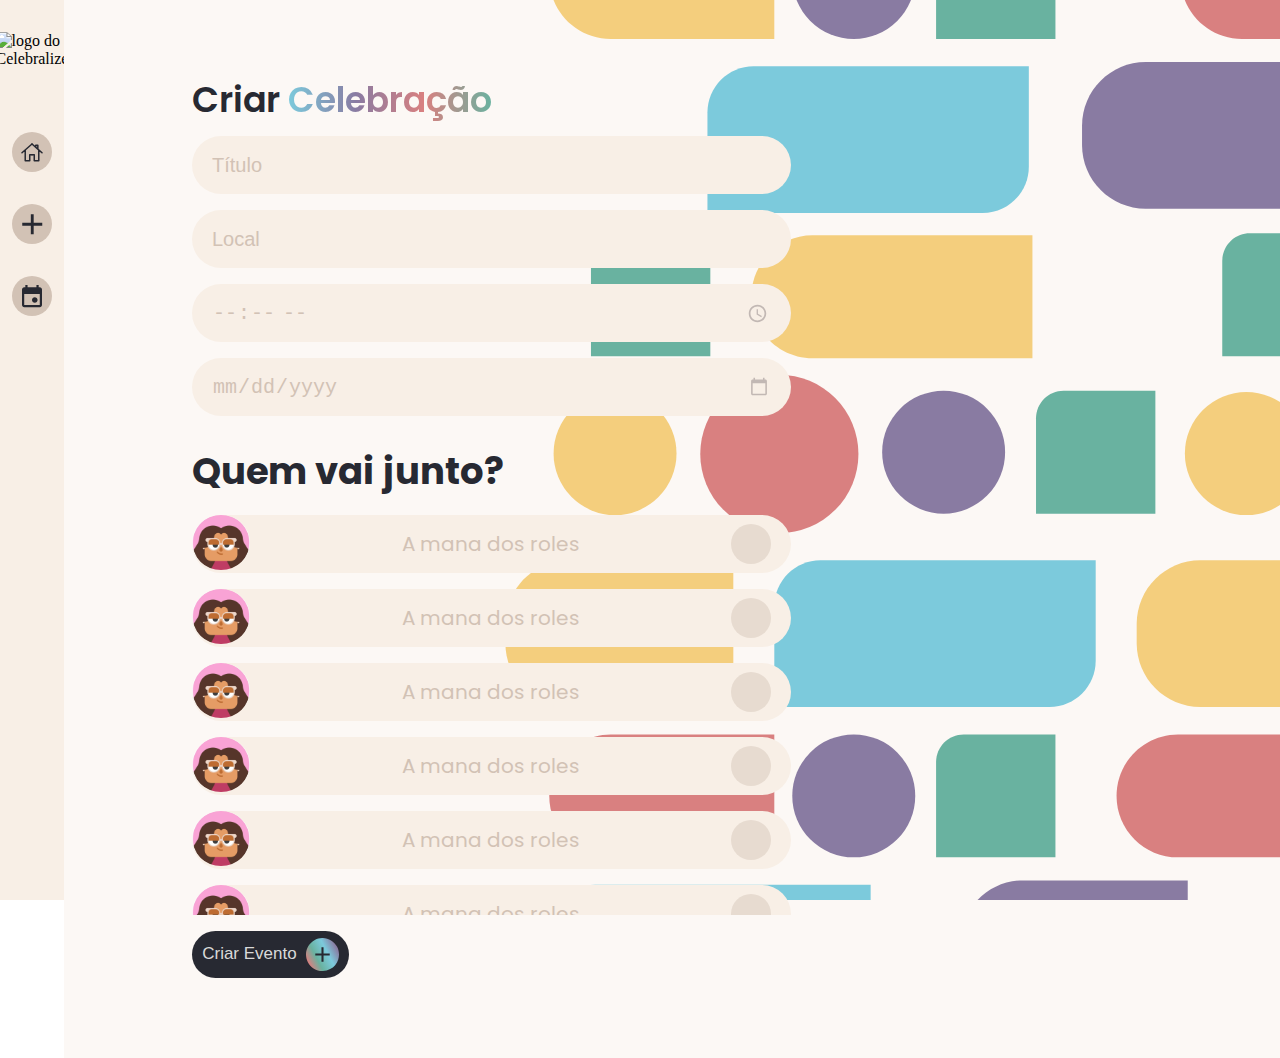
==== templates/Criar_evento.html @ 801d7302 "pagina de criar e editar concluidas" ====
<!DOCTYPE html>
<html lang="en">
<head>
    <meta charset="UTF-8">
    <meta name="viewport" content="width=device-width, initial-scale=1.0">
    <link rel="stylesheet" href="src/Celebralize.css">
    <link rel="preconnect" href="https://fonts.googleapis.com">
    <link rel="preconnect" href="https://fonts.gstatic.com" crossorigin>
    <link href="https://fonts.googleapis.com/css2?family=Poppins:ital,wght@0,100;0,200;0,300;0,400;0,500;0,600;0,700;0,800;0,900;1,100;1,200;1,300;1,400;1,500;1,600;1,700;1,800;1,900&display=swap" rel="stylesheet">
    <title>Criar evento</title>
</head>
<body>
    <header>
        <figure><img src="" alt="logo do Celebralize"></figure>
        <nav>
            <ol>
                <li><a href="index.html"><img src="src/imagens/icones/home.svg" alt="home"></a></li>
                <li><a href="Criar_evento.html"><img src="src/imagens/icones/criar-evento.svg" alt="crie um evento"></a></li>
                <li><a href="Editar_evento.html"><img src="src/imagens/icones/eventos.svg" alt="seus eventos"></a></li>
            </ol>
        </nav>
    </header>
    <main class="criar-evento">
        <section>
            <form>
                <h1>Criar <span class="colorido">Celebração</span></h1>
                <input type="text" id="titulo" name="titulo" placeholder="Título" required>

                <input type="text" id="local" name="local"  placeholder="Local" required>

                <input type="time" id="horario" name="horario" required>

                <input type="date" id="data" name="data" placeholder="Quando?" required>

                <h2>Quem vai junto?</h2>
                <ol>
                    <li>
                        <figure><img src="src/imagens/enquanto_nao_tem_bd/foto1.svg" alt="foto de perfil do user1"></figure>
                        <p>A mana dos roles</p>
                        <input type="checkbox" id="checkbox_convidado" name="convidados" value="user1">
                    </li>

                    <li>
                        <figure><img src="src/imagens/enquanto_nao_tem_bd/foto1.svg" alt="foto de perfil do user1"></figure>
                        <p>A mana dos roles</p>
                        <input type="checkbox" id="checkbox_convidado" name="convidados" value="user1">
                    </li>

                    <li>
                        <figure><img src="src/imagens/enquanto_nao_tem_bd/foto1.svg" alt="foto de perfil do user1"></figure>
                        <p>A mana dos roles</p>
                        <input type="checkbox" id="checkbox_convidado" name="convidados" value="user1">
                    </li>

                    <li>
                        <figure><img src="src/imagens/enquanto_nao_tem_bd/foto1.svg" alt="foto de perfil do user1"></figure>
                        <p>A mana dos roles</p>
                        <input type="checkbox" id="checkbox_convidado" name="convidados" value="user1">
                    </li>

                    <li>
                        <figure><img src="src/imagens/enquanto_nao_tem_bd/foto1.svg" alt="foto de perfil do user1"></figure>
                        <p>A mana dos roles</p>
                        <input type="checkbox" id="checkbox_convidado" name="convidados" value="user1">
                    </li>

                    <li>
                        <figure><img src="src/imagens/enquanto_nao_tem_bd/foto1.svg" alt="foto de perfil do user1"></figure>
                        <p>A mana dos roles</p>
                        <input type="checkbox" id="checkbox_convidado" name="convidados" value="user1">
                    </li>

                    <li>
                        <figure><img src="src/imagens/enquanto_nao_tem_bd/foto1.svg" alt="foto de perfil do user1"></figure>
                        <p>A mana dos roles</p>
                        <input type="checkbox" id="checkbox_convidado" name="convidados" value="user1">
                    </li>

                    <li>
                        <figure><img src="src/imagens/enquanto_nao_tem_bd/foto1.svg" alt="foto de perfil do user1"></figure>
                        <p>A mana dos roles</p>
                        <input type="checkbox" id="checkbox_convidado" name="convidados" value="user1">
                    </li>

                </ol>
                <button type="submit" class="botao">Criar Evento<img src="src/imagens/icones/criar-colorido.svg" alt="criar"></button>
            </form>
        </section>
    </main>
</body>
</html>
---- templates/src/Celebralize.css ----
*{
    margin: 0;
    padding: 0;
    border: 0;
}

body, html{
    height: 100%;
}
body{
    display: flex;
    align-items: start;
    height: 100%;
}

li{list-style: none;}
a{text-decoration: none;}

h1,h2,h3,p,a{
    color: #272932;
    font-family: "Poppins", serif;
}

h1{
    font-size: 52px;
    line-height: 79px;
    font-family: "Poppins", serif;
    font-weight: 600;
    
}

.colorido {
    background-image: linear-gradient(90deg, #7CCADC, #897BA2, #D98080, #69B2A0);
    -webkit-background-clip: text;
    -webkit-text-fill-color: transparent;
}

header{
    width: 4em;
    box-sizing: border-box;
    padding-top: 2em;
    height: 100%;
    background-color: #F8EFE6;
    display: flex;
    flex-direction: column;
    align-items: center;
}

header nav, header nav{
    margin-top: 4em;
}

header nav, header nav ol{
    display: flex;
    flex-direction: column;
    align-items: center;
    gap: 2em;
}

header nav ol li a{
    display: flex;
    align-items: center;
    justify-content: center;
    width: 40px;
    min-width: 40px;
    height: 40px;
    border-radius: 40px;
    background-color: #D2C2B5;
}

main{
    background-color: #FCF8F5;
    padding: 5em 8em;
    box-sizing: border-box;
    flex: 1;
    max-width: 100%;
}

main section{
    max-width: 200em;
}

main .destaque-home{
    display: flex;
    justify-content: space-between;
    gap: 1em;
    align-items: stretch;
}

main .destaque-home div{
    height:auto;
    display: flex;
    flex-direction: column;
    justify-content: space-between;
    flex: 1
}

main .destaque-home figure {
    flex: 1;
    display: flex;
    align-items: center; 
    justify-content: center;
  }

@media screen and (max-width:1500px){
    h1{
        font-size: 35px;
        line-height: 40px;
    }
    
}

@media screen and (max-width:1200px){
    h1{
        font-size: 30px;
        line-height: 32px;
    }
    
}
  
main .destaque-home figure img {
    max-width: 100%;
    height: auto;
  }

.botao{
    display: flex;
    justify-content: space-between;
    align-items: center;
    padding: 0.4em 0.6em;
    background-color: #272932;
    color: #D9D9D9;
    border-radius: 60px;
    width: 147px;
    font-size: 17px;
}

main section h2{
    font-size: 37px;
    padding-top: 2em;
    padding-bottom: .6em;
}

main #eventos-convidados{
    width: 100%;
    overflow-x: auto; /* Adiciona barra de rolagem horizontal */
    white-space: nowrap;
}



main #eventos-convidados ol{
    gap: 1em;
    overflow: hidden;
    overflow-x: scroll;
    max-width: 100%;
    padding-bottom: 1em;
}

.card-evento{
    display: flex;
    align-items: center;
    justify-content: space-between;
    flex-wrap: nowrap;
    width: 100%;
    height: auto;
}

.card-evento li{
    width: 24%;
    height: auto;
    background-color: #D98080;
    padding: 3em 2em;
    box-sizing: border-box;
    border-radius: 28.58px;
    min-height: 393.42px;
    min-width: 263px;
    display: flex;
    justify-content: space-between;
    flex-direction: column;
}

.card-evento li section div figure{
    display: flex;
    justify-content: space-between;
    align-items: center;
}

.card-evento li .configs figure{
    display: flex;
    justify-content: space-between;
    align-items: center;
}

.card-evento li section .data{
    display: flex;
    justify-content: space-between;
    align-items: center;
}

.card-evento li section .data figure{
    width:37px;
}

.card-evento li section h3{
    font-size: 28.58px;
    line-height: 40px;
    color: #272932;
    font-weight: 500;
    width: 100%;
    margin-bottom: 1em;
    padding-bottom: 0.1em;
    border-bottom: #8C5050 solid 2px;
    word-wrap: break-word; 
}

/* Pagina de criação de evento */

.criar-evento{
    background-image: url(imagens/backgrounds/Criar-eventos-background.svg);
    background-repeat: no-repeat;
    background-position: right center; /* Fixa na direita */
    background-size: auto 100%; /* Ajusta a altura e mantém a proporção */
    background-attachment: fixed;
}

.criar-evento section{
    display: flex;
    justify-content: space-between;
    max-width: 599px;

}

.criar-evento .botao{
    width: 157px;
}

.criar-evento section .background-figuras{
    flex: content;
}

.criar-evento section form{
    display: flex;
    flex-direction: column;
    align-items: start;
    gap: 1em;
    flex: 1;
    min-width: 500px;
}

.criar-evento section form input{
    width: 100%;
    max-width: 599px;
    min-width: 400px;
    background-color: #F8EFE6;
    border-radius: 58px;
    height: 58px;
    box-sizing: border-box;
    padding: 1em;
    color: #D2C2B5;
    font-size: 20px;
}

.criar-evento section form input[type="date"]::-webkit-calendar-picker-indicator,
.criar-evento section form input[type="time"]::-webkit-calendar-picker-indicator {
  filter: brightness(0) saturate(100%) invert(81%) sepia(9%) saturate(219%) hue-rotate(333deg) brightness(91%) contrast(91%);
  cursor: pointer;
}

.criar-evento section input::placeholder {
    color: #D2C2B5;
    opacity: 1;
  }
  
.criar-evento section input:-ms-input-placeholder { /* Para Internet Explorer */
    color: #D2C2B5;
  }
  
.criar-evento section input::-ms-input-placeholder { /* Para Edge */
    color: #D2C2B5;
  }
  

.criar-evento section form h2{
    padding-top: 0.3em;
    padding-bottom: 0;
  }

  
.criar-evento section form ol{
    width: 100%;
    display: flex;
    flex-direction: column;
    gap: 1em;
    overflow: hidden;
    overflow-y: scroll;
    max-height: 400px;
    padding-right: 1em;
}

.criar-evento section form ol::-webkit-scrollbar{
    width: 10px;
}

::-webkit-scrollbar-thumb {
    background: #D2C2B5; /* Cor da barra */
    border-radius: 20px;
}

.criar-evento section form ol li{
    display: flex;
    justify-content: space-between;
    align-items: center;
    max-width: 599px;
    min-width: 400px;
    background-color: #F8EFE6;
    border-radius: 58px;
    height: 58px;
    box-sizing: border-box;
    
}

.criar-evento section form ol li figure{
    height: 58px;
    width: 58px;
    max-width: 58px;
}

.criar-evento section form ol li input[type="checkbox"] {
    appearance: none;
    -webkit-appearance: none;
    -moz-appearance: none;
    height: 30px;
    width: 30px;
    min-width: 30px;
    margin-right: 1em;
    border: none;
    border-radius: 30px;
    background-color: #E7DBD0;
    position: relative;
    
}

/* Adiciona o ícone de check "✔" */
input[type="checkbox"]:checked::before {
    content: "✔";
    font-size: 16px;
    color: #272932;
    position: absolute;
    top: 50%;
    left: 50%;
    transform: translate(-50%, -50%);
    font-weight: bold;
}

.criar-evento section form ol li figure img{
    width: 100%;
}

.criar-evento section form ol li p{
    color: #D2C2B5;
    font-size: 20px;
}
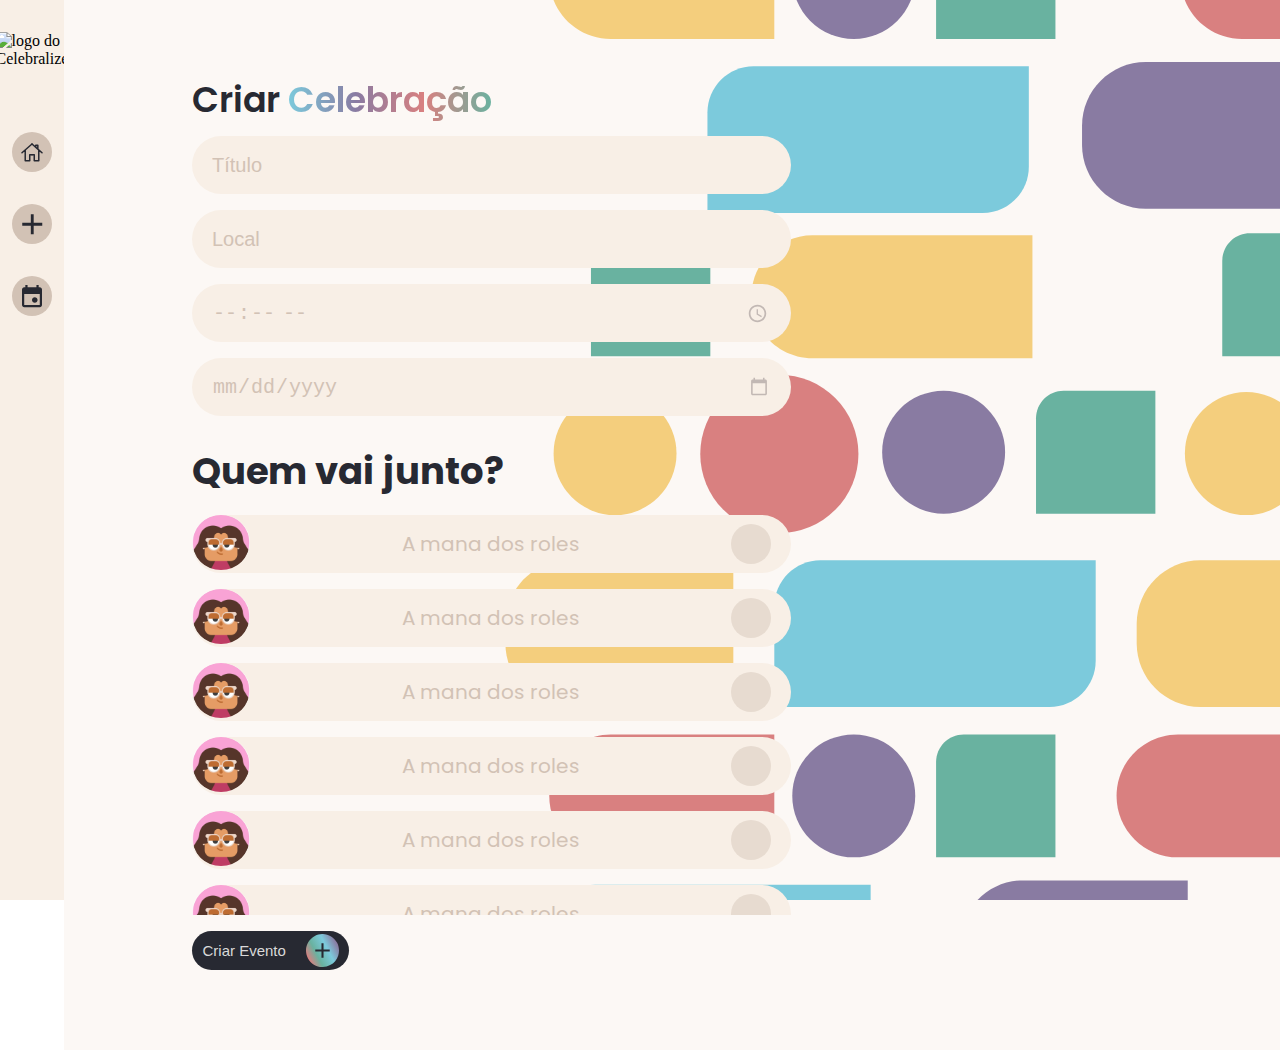
==== commit d3a89c04: "alterações faltando: footer, modais de editar/excluir nos cards de eventos, quebra de linha na pagin" ====
--- a/templates/Criar_evento.html
+++ b/templates/Criar_evento.html
@@ -16,7 +16,7 @@
             <ol>
                 <li><a href="index.html"><img src="src/imagens/icones/home.svg" alt="home"></a></li>
                 <li><a href="Criar_evento.html"><img src="src/imagens/icones/criar-evento.svg" alt="crie um evento"></a></li>
-                <li><a href="Editar_evento.html"><img src="src/imagens/icones/eventos.svg" alt="seus eventos"></a></li>
+                <li><a href="Meus_eventos.html"><img src="src/imagens/icones/eventos.svg" alt="seus eventos"></a></li>
             </ol>
         </nav>
     </header>
--- a/templates/src/Celebralize.css
+++ b/templates/src/Celebralize.css
@@ -127,12 +127,12 @@
     display: flex;
     justify-content: space-between;
     align-items: center;
-    padding: 0.4em 0.6em;
+    padding: 0.2em 0.7em;
     background-color: #272932;
     color: #D9D9D9;
     border-radius: 60px;
     width: 147px;
-    font-size: 17px;
+    font-size: 15px;
 }
 
 main section h2{
@@ -143,7 +143,7 @@
 
 main #eventos-convidados{
     width: 100%;
-    overflow-x: auto; /* Adiciona barra de rolagem horizontal */
+    overflow-x: auto;
     white-space: nowrap;
 }
 
@@ -157,27 +157,40 @@
     padding-bottom: 1em;
 }
 
+main #eventos-convidados ol::-webkit-scrollbar{
+    height: 10px;
+}
+
+main #eventos-convidados ol::-webkit-scrollbar-thumb {
+    background: #D2C2B5;
+    border-radius: 20px;
+}
+
 .card-evento{
     display: flex;
     align-items: center;
-    justify-content: space-between;
+    gap: 1em;
     flex-wrap: nowrap;
     width: 100%;
     height: auto;
 }
 
 .card-evento li{
-    width: 24%;
+    width: 280px;
     height: auto;
     background-color: #D98080;
     padding: 3em 2em;
     box-sizing: border-box;
     border-radius: 28.58px;
-    min-height: 393.42px;
-    min-width: 263px;
-    display: flex;
-    justify-content: space-between;
-    flex-direction: column;
+    min-height: 343.42px;
+    min-width: 280px;
+    display: flex;
+    justify-content: space-between;
+    flex-direction: column;
+}
+
+.card-evento li section{
+    width: 100%;
 }
 
 .card-evento li section div figure{
@@ -208,12 +221,22 @@
     color: #272932;
     font-weight: 500;
     width: 100%;
+    max-width: 100%;
     margin-bottom: 1em;
     padding-bottom: 0.1em;
     border-bottom: #8C5050 solid 2px;
     word-wrap: break-word; 
-}
-
+    white-space: normal;
+}
+.card-evento li section  .data-hora p{
+    display: flex;
+    align-items: center;
+    color: #8C5050;
+}
+
+.card-evento li section  .data-hora p img{
+    padding-right: 0.5em;
+}
 /* Pagina de criação de evento */
 
 .criar-evento{
@@ -302,7 +325,7 @@
     width: 10px;
 }
 
-::-webkit-scrollbar-thumb {
+.criar-evento section form ol::-webkit-scrollbar-thumb {
     background: #D2C2B5; /* Cor da barra */
     border-radius: 20px;
 }
@@ -341,7 +364,6 @@
     
 }
 
-/* Adiciona o ícone de check "✔" */
 input[type="checkbox"]:checked::before {
     content: "✔";
     font-size: 16px;
@@ -360,4 +382,20 @@
 .criar-evento section form ol li p{
     color: #D2C2B5;
     font-size: 20px;
+}
+
+
+
+/* meus eventos  */
+
+#meus-eventos .card-evento li {
+    background-color: #7CCADC;
+}
+
+#meus-eventos .card-evento li section h3{
+    border-bottom: #356773 solid 2px;
+}
+
+#meus-eventos .card-evento li section  .data-hora p{
+    color: #356773;
 }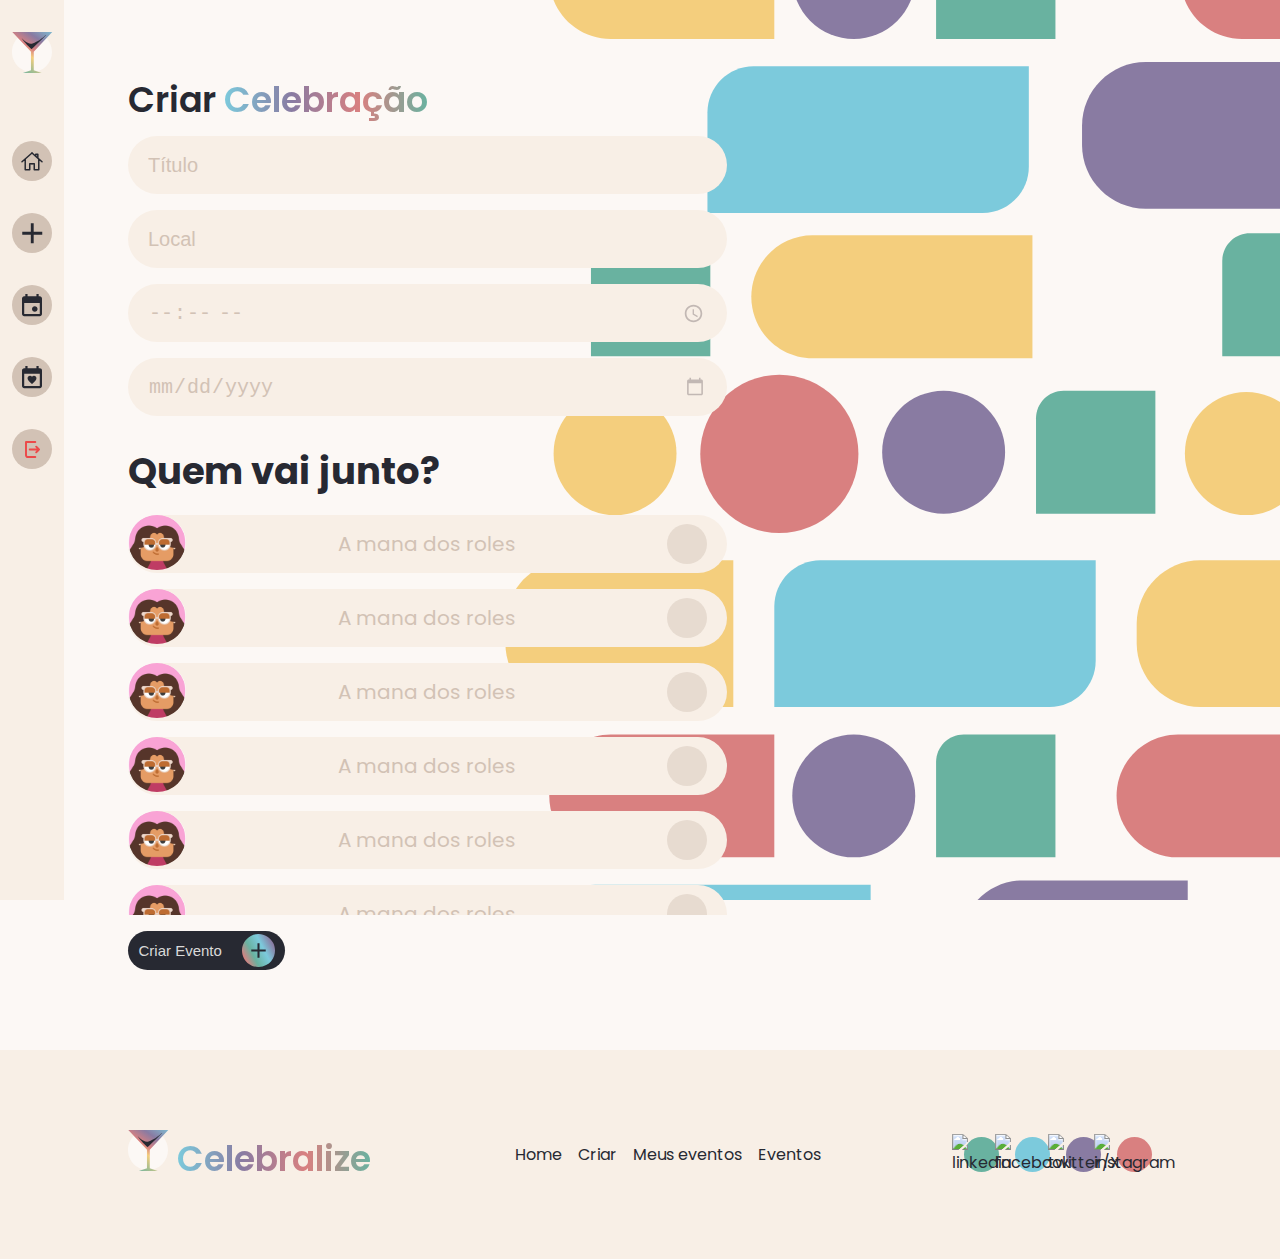
==== commit 3654ef10: "inicio da pagina de login" ====
--- a/templates/Criar_evento.html
+++ b/templates/Criar_evento.html
@@ -11,12 +11,14 @@
 </head>
 <body>
     <header>
-        <figure><img src="" alt="logo do Celebralize"></figure>
+        <figure><img src="src/imagens/icones/celebralize.svg" alt="logo do Celebralize"></figure>
         <nav>
             <ol>
                 <li><a href="index.html"><img src="src/imagens/icones/home.svg" alt="home"></a></li>
                 <li><a href="Criar_evento.html"><img src="src/imagens/icones/criar-evento.svg" alt="crie um evento"></a></li>
                 <li><a href="Meus_eventos.html"><img src="src/imagens/icones/eventos.svg" alt="seus eventos"></a></li>
+                <li><a href="Meus_eventos.html"><img src="src/imagens/icones/eventos-convidados.svg" alt="eventos que te convidaram"></a></li>
+                <li><a href="Meus_eventos.html"><img src="src/imagens/icones/sair-icon.svg" alt="sair"></a></li>
             </ol>
         </nav>
     </header>
@@ -87,5 +89,23 @@
             </form>
         </section>
     </main>
+    <footer>
+        <h1><img src="src/imagens/icones/celebralize.svg" alt="logo do Celebralize"> <span class="colorido">Celebralize</span></h1>
+        <nav>
+            <ol>
+                <li><a href="index.html">Home</a></li>
+                <li><a href="Criar_evento.html">Criar</a></li>
+                <li><a href="Meus_eventos.html">Meus eventos</a></li>
+                <li><a href="Meus_eventos.html">Eventos</a></li>
+            </ol>
+        </nav>
+
+        <ol class="sociais">
+            <li><a><img src="src/imagens/icones/linkedin.svg" alt="linkedin"></a></li>
+            <li><a><img src="src/imagens/icones/facebook.svg" alt="facebook"></a></li> 
+            <li><a><img src="src/imagens/icones/twitter.svg" alt="twitter/X"></a></li>
+            <li><a><img src="src/imagens/icones/instagram.svg" alt="instagram"></a></li>
+        </ol>
+    </footer>
 </body>
 </html>--- a/templates/src/Celebralize.css
+++ b/templates/src/Celebralize.css
@@ -8,10 +8,8 @@
     height: 100%;
 }
 body{
-    display: flex;
-    align-items: start;
     height: 100%;
-}
+} 
 
 li{list-style: none;}
 a{text-decoration: none;}
@@ -36,7 +34,7 @@
 }
 
 header{
-    width: 4em;
+    min-width: 4em;
     box-sizing: border-box;
     padding-top: 2em;
     height: 100%;
@@ -44,6 +42,7 @@
     display: flex;
     flex-direction: column;
     align-items: center;
+    position: fixed;
 }
 
 header nav, header nav{
@@ -66,7 +65,42 @@
     height: 40px;
     border-radius: 40px;
     background-color: #D2C2B5;
-}
+    font-size: 18px;
+    font-weight: 500;
+}
+
+footer{
+    padding: 5em 8em;
+    background-color: #F8EFE6;
+    box-sizing: border-box;
+    display: flex;
+    align-items: center;
+    justify-content: space-between;
+    
+}
+
+footer nav ol, footer .sociais{
+    display: flex;
+    gap: 2em;
+    align-items: center;
+}
+
+footer nav ol, footer .sociais{gap:1em;}
+
+footer .sociais li a{
+    height: 35px;
+    width: 35px;
+    display: flex;
+    align-items: center;
+    justify-content: center;
+    border-radius: 35px;
+}
+
+footer .sociais li:nth-child(1) a { background-color: #69B2A0; }
+footer .sociais li:nth-child(2) a { background-color: #7CCADC; }
+footer .sociais li:nth-child(3) a { background-color: #897BA2; }
+footer .sociais li:nth-child(4) a { background-color: #D98080; }
+
 
 main{
     background-color: #FCF8F5;
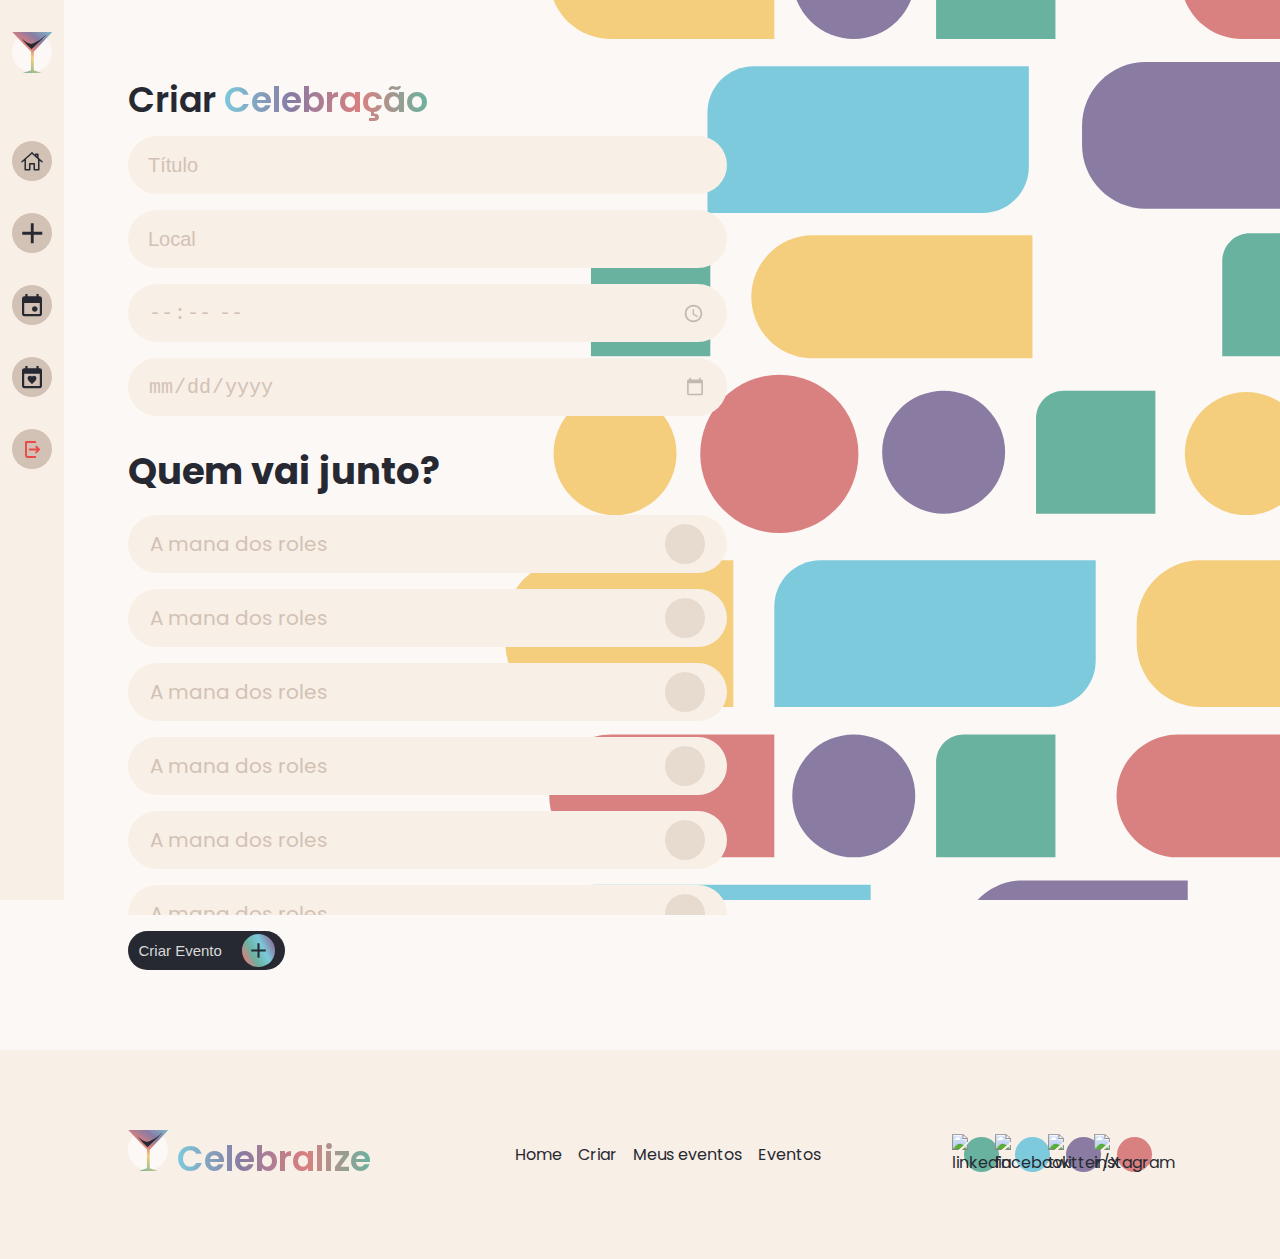
==== commit 7535bf2d: "feito pop up e mudanças" ====
--- a/templates/Criar_evento.html
+++ b/templates/Criar_evento.html
@@ -14,11 +14,11 @@
         <figure><img src="src/imagens/icones/celebralize.svg" alt="logo do Celebralize"></figure>
         <nav>
             <ol>
-                <li><a href="index.html"><img src="src/imagens/icones/home.svg" alt="home"></a></li>
+                <li><a href="home.html"><img src="src/imagens/icones/home.svg" alt="home"></a></li>
                 <li><a href="Criar_evento.html"><img src="src/imagens/icones/criar-evento.svg" alt="crie um evento"></a></li>
                 <li><a href="Meus_eventos.html"><img src="src/imagens/icones/eventos.svg" alt="seus eventos"></a></li>
                 <li><a href="Meus_eventos.html"><img src="src/imagens/icones/eventos-convidados.svg" alt="eventos que te convidaram"></a></li>
-                <li><a href="Meus_eventos.html"><img src="src/imagens/icones/sair-icon.svg" alt="sair"></a></li>
+                <li><a href="index.html"><img src="src/imagens/icones/sair-icon.svg" alt="sair"></a></li>
             </ol>
         </nav>
     </header>
@@ -35,51 +35,43 @@
                 <input type="date" id="data" name="data" placeholder="Quando?" required>
 
                 <h2>Quem vai junto?</h2>
-                <ol>
+                <ol class="convidados_checkbox">
                     <li>
-                        <figure><img src="src/imagens/enquanto_nao_tem_bd/foto1.svg" alt="foto de perfil do user1"></figure>
                         <p>A mana dos roles</p>
                         <input type="checkbox" id="checkbox_convidado" name="convidados" value="user1">
                     </li>
 
                     <li>
-                        <figure><img src="src/imagens/enquanto_nao_tem_bd/foto1.svg" alt="foto de perfil do user1"></figure>
                         <p>A mana dos roles</p>
                         <input type="checkbox" id="checkbox_convidado" name="convidados" value="user1">
                     </li>
 
                     <li>
-                        <figure><img src="src/imagens/enquanto_nao_tem_bd/foto1.svg" alt="foto de perfil do user1"></figure>
                         <p>A mana dos roles</p>
                         <input type="checkbox" id="checkbox_convidado" name="convidados" value="user1">
                     </li>
 
                     <li>
-                        <figure><img src="src/imagens/enquanto_nao_tem_bd/foto1.svg" alt="foto de perfil do user1"></figure>
                         <p>A mana dos roles</p>
                         <input type="checkbox" id="checkbox_convidado" name="convidados" value="user1">
                     </li>
 
                     <li>
-                        <figure><img src="src/imagens/enquanto_nao_tem_bd/foto1.svg" alt="foto de perfil do user1"></figure>
                         <p>A mana dos roles</p>
                         <input type="checkbox" id="checkbox_convidado" name="convidados" value="user1">
                     </li>
 
                     <li>
-                        <figure><img src="src/imagens/enquanto_nao_tem_bd/foto1.svg" alt="foto de perfil do user1"></figure>
                         <p>A mana dos roles</p>
                         <input type="checkbox" id="checkbox_convidado" name="convidados" value="user1">
                     </li>
 
                     <li>
-                        <figure><img src="src/imagens/enquanto_nao_tem_bd/foto1.svg" alt="foto de perfil do user1"></figure>
                         <p>A mana dos roles</p>
                         <input type="checkbox" id="checkbox_convidado" name="convidados" value="user1">
                     </li>
 
                     <li>
-                        <figure><img src="src/imagens/enquanto_nao_tem_bd/foto1.svg" alt="foto de perfil do user1"></figure>
                         <p>A mana dos roles</p>
                         <input type="checkbox" id="checkbox_convidado" name="convidados" value="user1">
                     </li>
--- a/templates/src/Celebralize.css
+++ b/templates/src/Celebralize.css
@@ -374,6 +374,8 @@
     border-radius: 58px;
     height: 58px;
     box-sizing: border-box;
+    border: 2px solid transparent;
+    transition: border 0.4s;
     
 }
 
@@ -416,12 +418,17 @@
 .criar-evento section form ol li p{
     color: #D2C2B5;
     font-size: 20px;
-}
-
+    padding: 1em;
+}
+.criar-evento section form ol li:hover{
+    border: 2px solid #E3D6D6;
+}
 
 
 /* meus eventos  */
-
+#meus-eventos{
+    margin-top: 2em;
+}
 #meus-eventos .card-evento li {
     background-color: #7CCADC;
 }
@@ -432,4 +439,47 @@
 
 #meus-eventos .card-evento li section  .data-hora p{
     color: #356773;
+}
+#seus-eventos{
+    max-height: 100px;
+}
+
+/* botao acoes */
+.opcoes{
+    cursor: pointer;
+    width: 15px;
+    background-color: transparent;
+}
+.opcoes.aberto{
+    background-color: transparent;
+}
+
+.acoes{
+    gap: 10px;
+    padding: 10px;
+    width: 100px;
+    display: flex;
+    flex-direction: column;
+    background-color: white;
+    border-radius: 15px 0 15px 15px;
+    display: none;
+    position: absolute;
+    right: 0;
+}
+.acoes.visivel{
+    display: block;
+    display: flex;
+    flex-direction: column;
+}
+.acoes button{
+    cursor: pointer;
+    font-family: poppins;
+    font-size: 16px;
+    text-align: left;
+    padding: 0;
+    color: #D98080;
+    background-color: transparent;
+}
+#meus-eventos .card-evento{
+    position: relative;
 }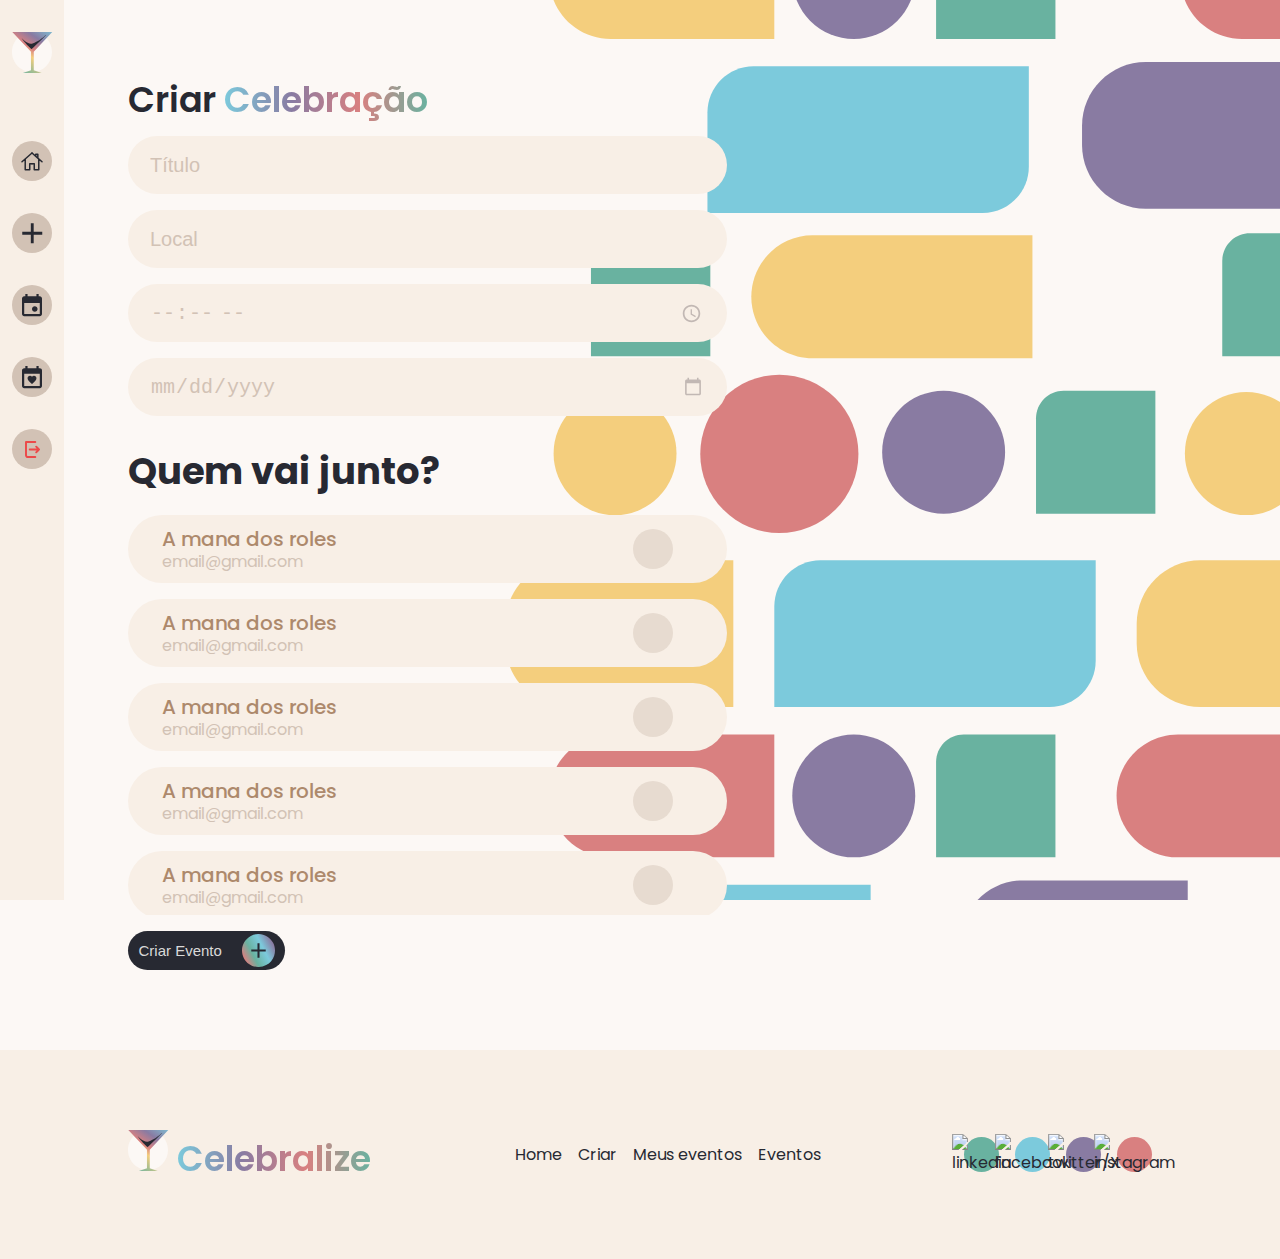
==== commit 546a81d6: "remodelagem" ====
--- a/templates/Criar_evento.html
+++ b/templates/Criar_evento.html
@@ -5,6 +5,7 @@
     <meta name="viewport" content="width=device-width, initial-scale=1.0">
     <link rel="stylesheet" href="src/Celebralize.css">
     <link rel="preconnect" href="https://fonts.googleapis.com">
+    <link rel="icon" type="image/x-icon" href="src/imagens/icones/celebralize.svg">
     <link rel="preconnect" href="https://fonts.gstatic.com" crossorigin>
     <link href="https://fonts.googleapis.com/css2?family=Poppins:ital,wght@0,100;0,200;0,300;0,400;0,500;0,600;0,700;0,800;0,900;1,100;1,200;1,300;1,400;1,500;1,600;1,700;1,800;1,900&display=swap" rel="stylesheet">
     <title>Criar evento</title>
@@ -17,8 +18,8 @@
                 <li><a href="home.html"><img src="src/imagens/icones/home.svg" alt="home"></a></li>
                 <li><a href="Criar_evento.html"><img src="src/imagens/icones/criar-evento.svg" alt="crie um evento"></a></li>
                 <li><a href="Meus_eventos.html"><img src="src/imagens/icones/eventos.svg" alt="seus eventos"></a></li>
-                <li><a href="Meus_eventos.html"><img src="src/imagens/icones/eventos-convidados.svg" alt="eventos que te convidaram"></a></li>
-                <li><a href="index.html"><img src="src/imagens/icones/sair-icon.svg" alt="sair"></a></li>
+                <li><a href="Eventos_convidados.html"><img src="src/imagens/icones/eventos-convidados.svg" alt="eventos que te convidaram"></a></li>
+                <li><a href="#"><img src="src/imagens/icones/sair-icon.svg" alt="sair"></a></li>
             </ol>
         </nav>
     </header>
@@ -37,45 +38,49 @@
                 <h2>Quem vai junto?</h2>
                 <ol class="convidados_checkbox">
                     <li>
-                        <p>A mana dos roles</p>
+                        <div>
+                            <h3>A mana dos roles</h3>
+                            <p>email@gmail.com</p>
+                        </div>
+                        <input type="checkbox" id="checkbox_convidado" name="convidados" value="user1">
+                    </li>
+                    <li>
+                        <div>
+                            <h3>A mana dos roles</h3>
+                            <p>email@gmail.com</p>
+                        </div>
+                        <input type="checkbox" id="checkbox_convidado" name="convidados" value="user1">
+                    </li>
+                    <li>
+                        <div>
+                            <h3>A mana dos roles</h3>
+                            <p>email@gmail.com</p>
+                        </div>
+                        <input type="checkbox" id="checkbox_convidado" name="convidados" value="user1">
+                    </li>
+                    <li>
+                        <div>
+                            <h3>A mana dos roles</h3>
+                            <p>email@gmail.com</p>
+                        </div>
+                        <input type="checkbox" id="checkbox_convidado" name="convidados" value="user1">
+                    </li>
+                    <li>
+                        <div>
+                            <h3>A mana dos roles</h3>
+                            <p>email@gmail.com</p>
+                        </div>
+                        <input type="checkbox" id="checkbox_convidado" name="convidados" value="user1">
+                    </li>
+                    <li>
+                        <div>
+                            <h3>A mana dos roles</h3>
+                            <p>email@gmail.com</p>
+                        </div>
                         <input type="checkbox" id="checkbox_convidado" name="convidados" value="user1">
                     </li>
 
-                    <li>
-                        <p>A mana dos roles</p>
-                        <input type="checkbox" id="checkbox_convidado" name="convidados" value="user1">
-                    </li>
-
-                    <li>
-                        <p>A mana dos roles</p>
-                        <input type="checkbox" id="checkbox_convidado" name="convidados" value="user1">
-                    </li>
-
-                    <li>
-                        <p>A mana dos roles</p>
-                        <input type="checkbox" id="checkbox_convidado" name="convidados" value="user1">
-                    </li>
-
-                    <li>
-                        <p>A mana dos roles</p>
-                        <input type="checkbox" id="checkbox_convidado" name="convidados" value="user1">
-                    </li>
-
-                    <li>
-                        <p>A mana dos roles</p>
-                        <input type="checkbox" id="checkbox_convidado" name="convidados" value="user1">
-                    </li>
-
-                    <li>
-                        <p>A mana dos roles</p>
-                        <input type="checkbox" id="checkbox_convidado" name="convidados" value="user1">
-                    </li>
-
-                    <li>
-                        <p>A mana dos roles</p>
-                        <input type="checkbox" id="checkbox_convidado" name="convidados" value="user1">
-                    </li>
-
+                    
                 </ol>
                 <button type="submit" class="botao">Criar Evento<img src="src/imagens/icones/criar-colorido.svg" alt="criar"></button>
             </form>
@@ -85,7 +90,7 @@
         <h1><img src="src/imagens/icones/celebralize.svg" alt="logo do Celebralize"> <span class="colorido">Celebralize</span></h1>
         <nav>
             <ol>
-                <li><a href="index.html">Home</a></li>
+                <li><a href="home.html">Home</a></li>
                 <li><a href="Criar_evento.html">Criar</a></li>
                 <li><a href="Meus_eventos.html">Meus eventos</a></li>
                 <li><a href="Meus_eventos.html">Eventos</a></li>
--- a/templates/src/Celebralize.css
+++ b/templates/src/Celebralize.css
@@ -181,7 +181,23 @@
     white-space: nowrap;
 }
 
-
+main #eventos-convidados .ver-mais{
+    padding-top: 2em;
+    padding-bottom: .6em;
+    display: flex;
+    align-items: center;
+    justify-content: space-between;
+}
+
+main #eventos-convidados .ver-mais h2{
+    padding: 0;
+}
+
+main #eventos-convidados .ver-mais a{
+    font-size: 16px;
+    color: #8C5050;
+    font-weight: 500;
+}
 
 main #eventos-convidados ol{
     gap: 1em;
@@ -306,6 +322,7 @@
 }
 
 .criar-evento section form input{
+    outline: none;
     width: 100%;
     max-width: 599px;
     min-width: 400px;
@@ -316,6 +333,12 @@
     padding: 1em;
     color: #D2C2B5;
     font-size: 20px;
+    border: 2px solid transparent;
+    transition: border 0.4s;
+}
+
+.criar-evento section form input:focus {
+    border: 2px solid #E3D6D6;
 }
 
 .criar-evento section form input[type="date"]::-webkit-calendar-picker-indicator,
@@ -376,6 +399,7 @@
     box-sizing: border-box;
     border: 2px solid transparent;
     transition: border 0.4s;
+    padding: 2em;
     
 }
 
@@ -415,29 +439,104 @@
     width: 100%;
 }
 
-.criar-evento section form ol li p{
+.criar-evento section form ol li div h3{
+    color: #AD896C;
+    font-weight: 500;
+    font-size: 20px;
+    margin-bottom: -5px;
+}
+
+.criar-evento section form ol li div p{
     color: #D2C2B5;
-    font-size: 20px;
-    padding: 1em;
+    font-size: 16px;
 }
 .criar-evento section form ol li:hover{
     border: 2px solid #E3D6D6;
 }
 
+/*eventos convidados*/
+
+#eventos-convidados li{
+    background-color: #D98080;
+}
+
+#eventos-convidados li section h3{
+    color: #272932;
+    border-bottom: #8C5050 solid 2px;
+}
+
+#eventos-convidados  li section  .data-hora p{
+    color: #8C5050;
+}
+
+
+
+#eventos-convidados .meu li {
+    background-color: #7CCADC;
+    width: 19%;
+}
+
+#eventos-convidados .meu li section h3{
+    border-bottom: #356773 solid 2px;
+}
+
+#eventos-convidados .meu li section .data-hora p{
+    color: #356773;
+}
+
+/*   login   */
+
+.login{
+    background-image: none;
+}
+
+.login section{
+    display: flex;
+    justify-content: space-between;
+    align-items: center;
+    max-width: none;
+}
+
+.login section form{
+    max-width: 600px;
+}
+
+.login section form button{
+    display: flex;
+    align-items: center;
+    justify-content: center;
+    padding: 0.6em 1em;
+}
+
+destaque-login img{
+    max-width: 540px;
+    width: 40%;
+}
+
+
 
 /* meus eventos  */
-#meus-eventos{
+.meus-eventos{
     margin-top: 2em;
 }
-#meus-eventos .card-evento li {
+.meus-eventos .card-evento li {
     background-color: #7CCADC;
 }
-
-#meus-eventos .card-evento li section h3{
+.meus-eventos ol{
+    margin-top: 5em;
+    overflow: visible;
+    flex-wrap: wrap;
+}
+
+.meus-eventos .card-evento li {
+    background-color: #7CCADC;
+    width: 19%;
+}
+.meus-eventos .card-evento li section h3{
     border-bottom: #356773 solid 2px;
 }
 
-#meus-eventos .card-evento li section  .data-hora p{
+.meus-eventos .card-evento li section  .data-hora p{
     color: #356773;
 }
 #seus-eventos{
@@ -447,7 +546,6 @@
 /* botao acoes */
 .opcoes{
     cursor: pointer;
-    width: 15px;
     background-color: transparent;
 }
 .opcoes.aberto{
